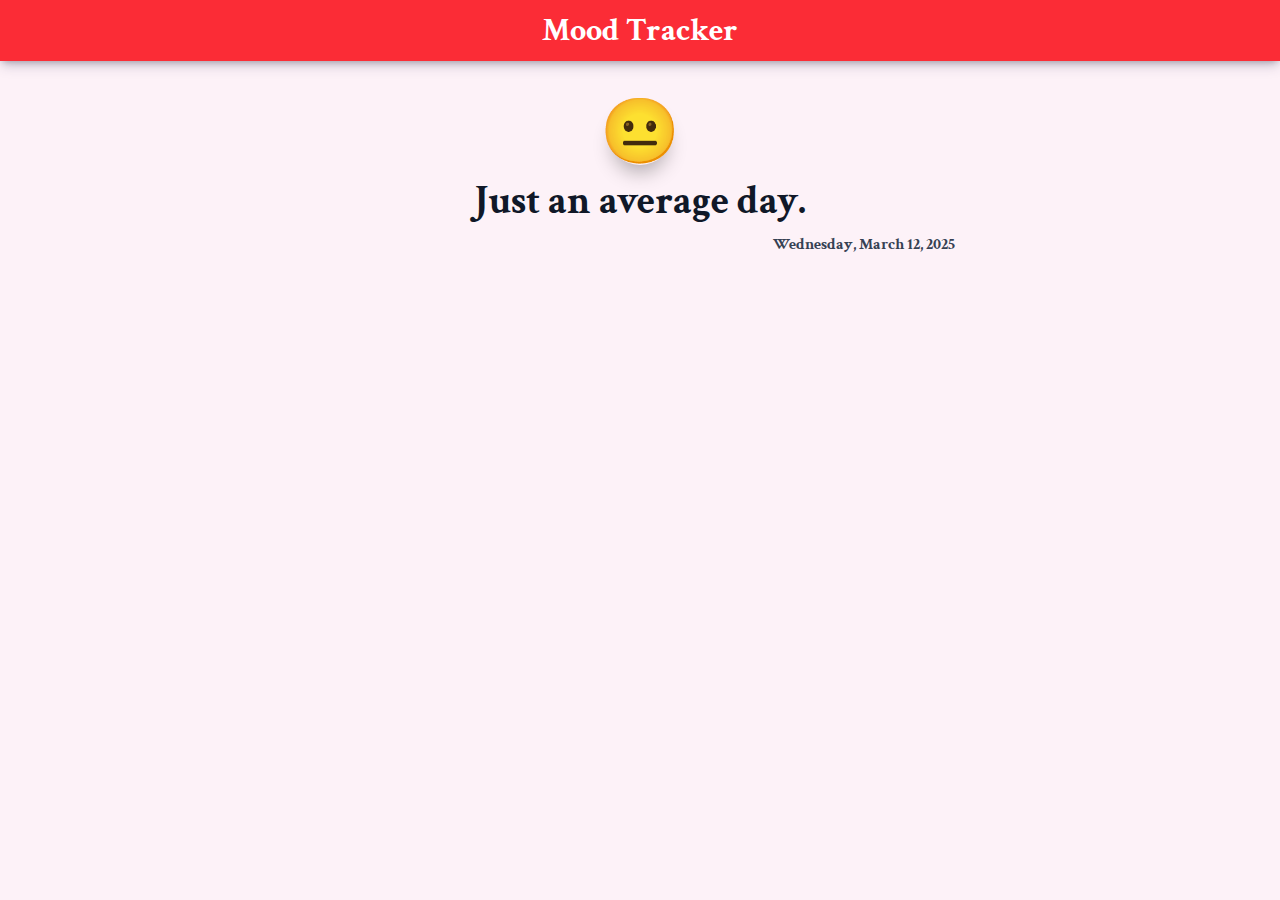
==== index.html @ fcc96dfa "Add functionality to show the data based on date" ====
<!DOCTYPE html>
<html lang="en">
  <head>
    <meta charset="UTF-8" />
    <meta name="viewport" content="width=device-width, initial-scale=1.0" />
    <link rel="stylesheet" href="style.css" />
    <title>Mood Tracker</title>
  </head>
  <body>
    <head>
      <h1 class="heading">Mood Tracker</h1>
    </head>
    <div class="input-container" ">
      <h3>What are you feeling today?</h3>
      <div class="input-mood">
        <div class="moods">
          <div class="mood">😊</div>
          <div class="mood">🥲</div>
          <div class="mood">😐</div>
          <div class="mood">🤩</div>
          <div class="mood">😠</div>
          <div class="mood">🥱</div>
          <div class="selected-mood-box"></div>
        </div>
      </div>
      <div class="input-note">
        <h3>Wanna Add Some note?👀</h3>
        <input class="text-box note-input" type="text" />
      </div>
      <button class="btn btn-add">Add</button>
    </div>
    <div class="show-mood-container " style="display: none">
      <div class="emoji">😂</div>
      <div class="note">I am happy today!</div>
      <div class="date">Wednesday, Aug 19, 2025</div>
    </div>
  </body>
  <script src="script.js"></script>
</html>
---- style.css ----
@import url("https://fonts.googleapis.com/css2?family=Crimson+Text:ital,wght@0,400;0,600;0,700;1,400;1,600;1,700&display=swap");
:root {
  --primary-color: oklch(0.637 0.237 25.331);
}

* {
  padding: 0;
  margin: 0;
  box-sizing: border-box;
}
body {
  font-family: "Crimson Text", serif;
  background-color: oklch(0.971 0.014 343.198);
}

.heading {
  text-align: center;
  padding: 10px;
  color: white;
  background-color: var(--primary-color);
  box-shadow: rgba(50, 50, 93, 0.25) 0px 6px 12px -2px,
    rgba(0, 0, 0, 0.3) 0px 3px 7px -3px;
}

.input-container {
  display: flex;
  flex-direction: column;
  align-items: center;
  padding: 10px;
  width: 100%;
}

.input-note {
  /* width: 100%; */
}

.text-box {
  color: rgb(36, 35, 42);
  font-size: 16px;
  line-height: 20px;
  min-height: 28px;
  border-radius: 4px;
  padding: 8px 16px;
  border: 2px solid transparent;
  box-shadow: rgb(0 0 0 / 12%) 0px 1px 3px, rgb(0 0 0 / 24%) 0px 1px 2px;
  background: rgb(251, 251, 251);
  transition: all 0.1s ease 0s;
}

.text-box:focus {
  border: 2px solid rgb(124, 138, 255);
}

.moods {
  display: flex;
  gap: 10px;
  align-items: center;

  margin-top: 20px;
  font-size: 40px;
}

.mood {
  width: 40px;
  height: 40px;
  border-radius: 50%;
  display: flex;
  justify-content: center;
  align-items: center;
  transition: all 0.3s ease-in-out;
  cursor: pointer;
  box-shadow: 0 12px 20px -5px rgba(0, 0, 0, 0.3);
}

.mood:hover {
  transform: translateY(-10px);
}

.selected-mood-box {
  box-shadow: inset #abacaf 0 0 0 2px;
  border: 0;
  background: rgba(0, 0, 0, 0);
  appearance: none;
  width: 100%;
  position: relative;
  border-radius: 3px;
  padding: 9px 12px;
  line-height: 1.4;
  color: rgb(0, 0, 0);
  font-size: 16px;
  font-weight: 400;
  width: 60px;
  height: 60px;
  transition: all 0.2s ease;
  margin-left: 20px;
  transition: all 0.2 ease-in-out;
}

.selected-mood-box {
  display: flex;
  justify-content: center;
  align-items: center;
  font-size: 40px;
}

.note-input {
  margin-top: 10px;
}

.btn {
  background-color: #ffffff;
  border: 0;
  border-radius: 0.5rem;
  box-sizing: border-box;
  color: #111827;
  font-family: "Inter var", ui-sans-serif, system-ui, -apple-system, system-ui,
    "Segoe UI", Roboto, "Helvetica Neue", Arial, "Noto Sans", sans-serif,
    "Apple Color Emoji", "Segoe UI Emoji", "Segoe UI Symbol", "Noto Color Emoji";
  font-size: 0.875rem;
  font-weight: 600;
  line-height: 1.25rem;
  padding: 0.75rem 1rem;
  text-align: center;
  text-decoration: none #d1d5db solid;
  text-decoration-thickness: auto;
  box-shadow: 0 1px 3px 0 rgba(0, 0, 0, 0.1), 0 1px 2px 0 rgba(0, 0, 0, 0.06);
  cursor: pointer;
  user-select: none;
  -webkit-user-select: none;
  touch-action: manipulation;
}

.btn:hover {
  background-color: rgb(249, 250, 251);
}

.btn:focus {
  outline: 2px solid transparent;
  outline-offset: 2px;
}

.btn:focus-visible {
  box-shadow: none;
}

.btn-add {
  margin-top: 10px;
}

.show-mood-container {
  margin: 0 auto;
  max-width: 650px;
  padding: 10px;
  margin-top: 30px;
  display: flex;
  flex-direction: column;
  align-items: center;
}

.show-mood-container .emoji {
  width: 64px;
  height: 64px;
  display: flex;
  align-items: center;
  justify-content: center;
  border-radius: 50%;
  font-size: 64px;
  box-shadow: 0 12px 20px -5px rgba(0, 0, 0, 0.3);
}

.show-mood-container .note {
  color: oklch(0.21 0.034 264.665);
  margin-top: 10px;
  font-size: 40px;
  font-weight: bold;
}

.show-mood-container .date {
  align-self: flex-end;
  margin-top: 7px;
  font-weight: bold;
  color: oklch(0.373 0.034 259.733);
}
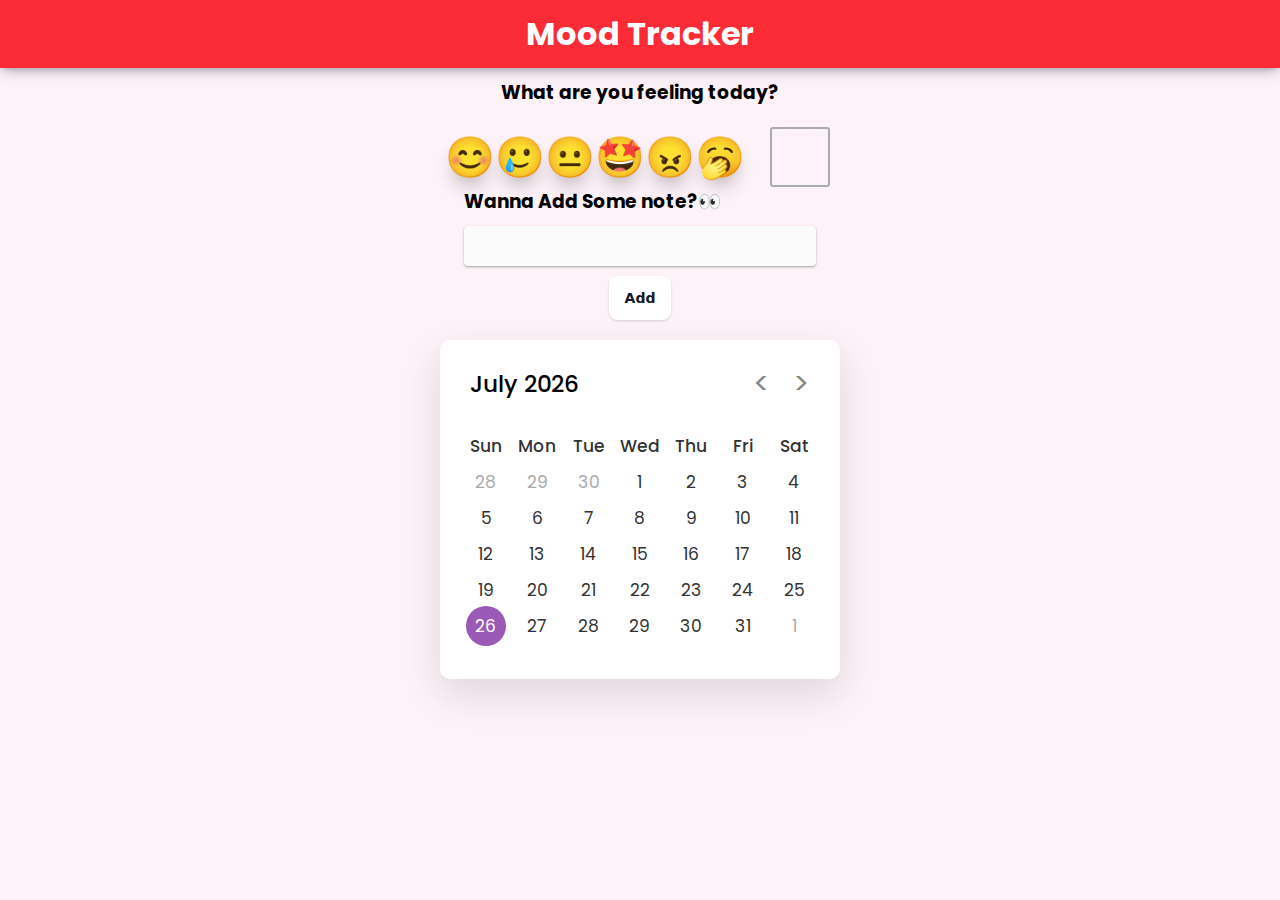
==== commit a3f09903: "Add a calendar" ====
--- a/index.html
+++ b/index.html
@@ -4,6 +4,7 @@
     <meta charset="UTF-8" />
     <meta name="viewport" content="width=device-width, initial-scale=1.0" />
     <link rel="stylesheet" href="style.css" />
+    <link rel="stylesheet" href="./calendarStyle.css" />
     <title>Mood Tracker</title>
   </head>
   <body>
@@ -34,6 +35,30 @@
       <div class="note">I am happy today!</div>
       <div class="date">Wednesday, Aug 19, 2025</div>
     </div>
+
+   <!--  Calendar -->
+   <div class="calendar-wrapper">
+    <header>
+      <p class="current-date"></p>
+      <div class="icons">
+        <span id="prev" class="material-symbols-rounded"><</span>
+        <span id="next" class="material-symbols-rounded">></span>
+      </div>
+    </header>
+    <div class="calendar">
+      <ul class="weeks">
+        <li>Sun</li>
+        <li>Mon</li>
+        <li>Tue</li>
+        <li>Wed</li>
+        <li>Thu</li>
+        <li>Fri</li>
+        <li>Sat</li>
+      </ul>
+      <ul class="days"></ul>
+    </div>
+  </div>
   </body>
   <script src="script.js"></script>
+  
 </html>
--- a/calendarStyle.css
+++ b/calendarStyle.css
@@ -0,0 +1,100 @@
+/* Import Google font - Poppins */
+@import url("https://fonts.googleapis.com/css2?family=Poppins:wght@400;500;600&display=swap");
+* {
+  margin: 0;
+  padding: 0;
+  box-sizing: border-box;
+  font-family: "Poppins", sans-serif;
+}
+
+.calendar-wrapper {
+  width: 40%;
+  background: #fff;
+  border-radius: 10px;
+  box-shadow: 0 15px 40px rgba(0, 0, 0, 0.12);
+  margin: 0 auto;
+  width: 400px;
+  margin-top: 10px;
+}
+.calendar-wrapper header {
+  display: flex;
+  align-items: center;
+  padding: 25px 30px 10px;
+  justify-content: space-between;
+}
+header .icons {
+  display: flex;
+}
+header .icons span {
+  height: 38px;
+  width: 38px;
+  margin: 0 1px;
+  cursor: pointer;
+  color: #878787;
+  text-align: center;
+  line-height: 38px;
+  font-size: 1.9rem;
+  user-select: none;
+  border-radius: 50%;
+}
+.icons span:last-child {
+  margin-right: -10px;
+}
+header .icons span:hover {
+  background: #f2f2f2;
+}
+header .current-date {
+  font-size: 1.45rem;
+  font-weight: 500;
+}
+.calendar {
+  width: 100%;
+  padding: 20px;
+}
+.calendar ul {
+  display: flex;
+  flex-wrap: wrap;
+  list-style: none;
+  text-align: center;
+}
+.calendar .days {
+  margin-bottom: 20px;
+}
+.calendar li {
+  color: #333;
+  width: calc(100% / 7);
+  font-size: 1.07rem;
+}
+.calendar .weeks li {
+  font-weight: 500;
+  cursor: default;
+}
+.calendar .days li {
+  z-index: 1;
+  cursor: pointer;
+  position: relative;
+  margin-top: 10px;
+}
+.days li.inactive {
+  color: #aaa;
+}
+.days li.active {
+  color: #fff;
+}
+.days li::before {
+  position: absolute;
+  content: "";
+  left: 50%;
+  top: 50%;
+  height: 40px;
+  width: 40px;
+  z-index: -1;
+  border-radius: 50%;
+  transform: translate(-50%, -50%);
+}
+.days li.active::before {
+  background: #9b59b6;
+}
+.days li:not(.active):hover::before {
+  background: #f2f2f2;
+}
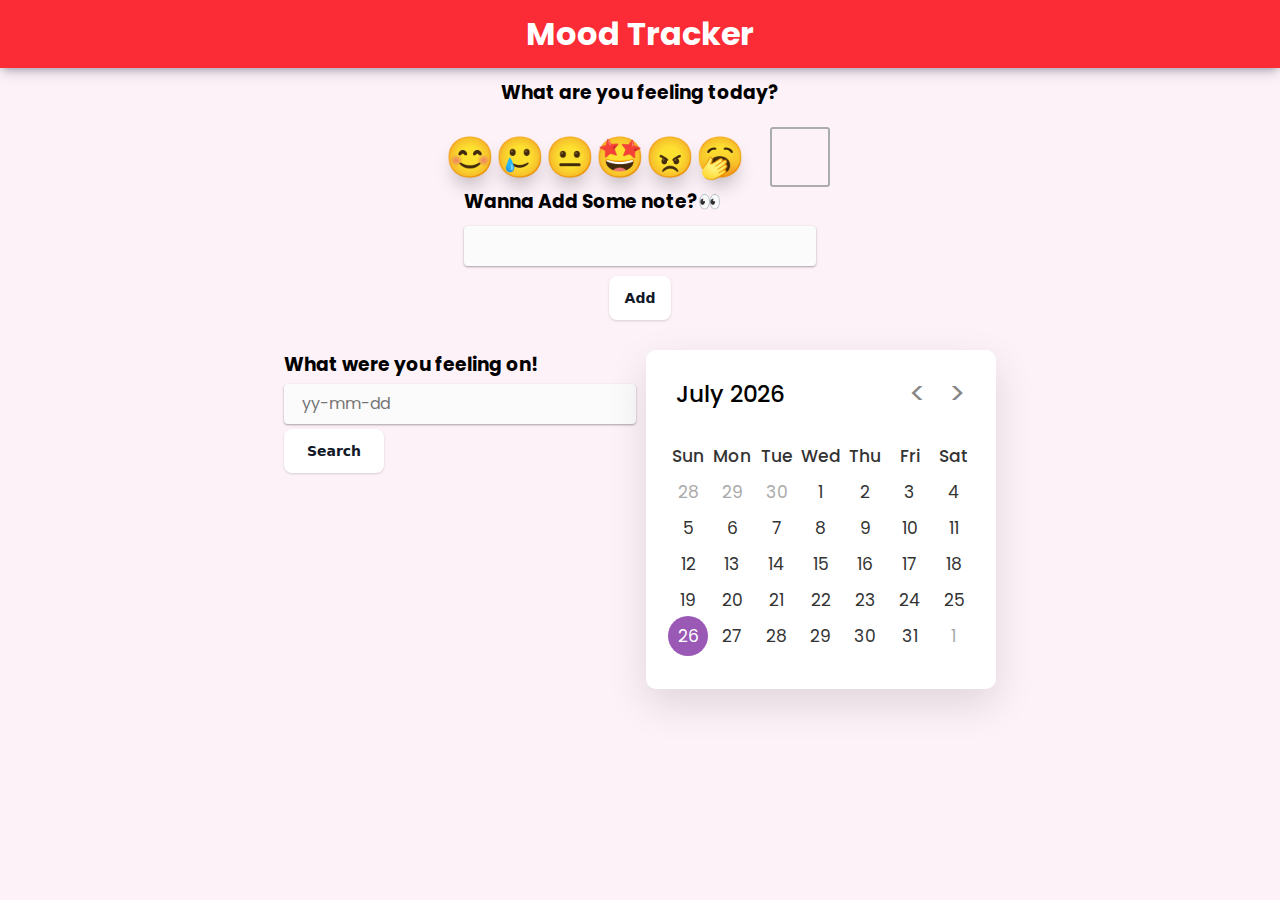
==== commit b9a8335c: "Add search functionality" ====
--- a/index.html
+++ b/index.html
@@ -37,27 +37,35 @@
     </div>
 
    <!--  Calendar -->
-   <div class="calendar-wrapper">
-    <header>
-      <p class="current-date"></p>
-      <div class="icons">
-        <span id="prev" class="material-symbols-rounded"><</span>
-        <span id="next" class="material-symbols-rounded">></span>
+   <div class="lower-body">
+     <div class="search-container">
+      <h3>What were you feeling on!</h3>
+      <input class="text-box search-input-box" placeholder="yy-mm-dd" type="text">
+      <button class="btn btn-search">Search</button>
       </div>
-    </header>
-    <div class="calendar">
-      <ul class="weeks">
-        <li>Sun</li>
-        <li>Mon</li>
-        <li>Tue</li>
-        <li>Wed</li>
-        <li>Thu</li>
-        <li>Fri</li>
-        <li>Sat</li>
-      </ul>
-      <ul class="days"></ul>
-    </div>
-  </div>
+       
+      <div class="calendar-wrapper">
+      <header>
+        <p class="current-date"></p>
+        <div class="icons">
+          <span id="prev" class="material-symbols-rounded"><</span>
+          <span id="next" class="material-symbols-rounded">></span>
+        </div>
+      </header>
+      <div class="calendar">
+        <ul class="weeks">
+          <li>Sun</li>
+          <li>Mon</li>
+          <li>Tue</li>
+          <li>Wed</li>
+          <li>Thu</li>
+          <li>Fri</li>
+          <li>Sat</li>
+        </ul>
+        <ul class="days"></ul>
+      </div>
+       </div>
+   </div>
   </body>
   <script src="script.js"></script>
   
--- a/style.css
+++ b/style.css
@@ -181,3 +181,21 @@
   font-weight: bold;
   color: oklch(0.373 0.034 259.733);
 }
+
+.lower-body {
+  padding: 10px;
+  display: flex;
+  justify-content: center;
+  gap: 10px;
+}
+
+.search-container {
+  display: flex;
+  flex-direction: column;
+  gap: 5px;
+  margin-top: 10px;
+}
+
+.btn-search {
+  width: 100px;
+}
--- a/calendarStyle.css
+++ b/calendarStyle.css
@@ -8,12 +8,11 @@
 }
 
 .calendar-wrapper {
-  width: 40%;
   background: #fff;
   border-radius: 10px;
   box-shadow: 0 15px 40px rgba(0, 0, 0, 0.12);
-  margin: 0 auto;
-  width: 400px;
+
+  width: 350px;
   margin-top: 10px;
 }
 .calendar-wrapper header {
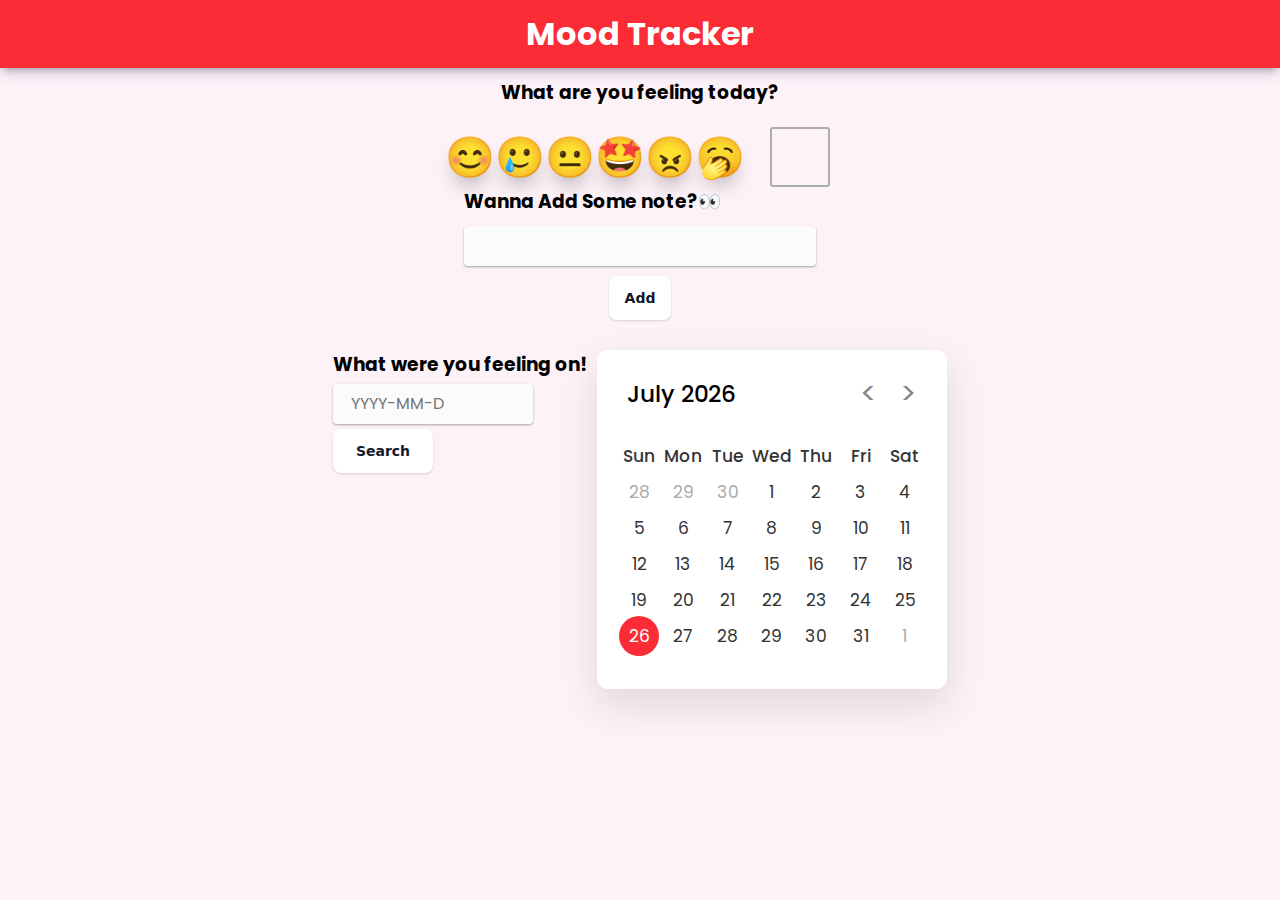
==== commit f0b8e5cd: "Changes in readme Final Final" ====
--- a/index.html
+++ b/index.html
@@ -40,7 +40,7 @@
    <div class="lower-body">
      <div class="search-container">
       <h3>What were you feeling on!</h3>
-      <input class="text-box search-input-box" placeholder="yy-mm-dd" type="text">
+      <input class="text-box search-input-box" placeholder="YYYY-MM-D" type="text">
       <button class="btn btn-search">Search</button>
       </div>
        
--- a/style.css
+++ b/style.css
@@ -189,6 +189,13 @@
   gap: 10px;
 }
 
+@media screen and (max-width: 640px) {
+  .lower-body {
+    flex-direction: column;
+    align-items: center;
+  }
+}
+
 .search-container {
   display: flex;
   flex-direction: column;
@@ -196,6 +203,10 @@
   margin-top: 10px;
 }
 
+.search-input-box {
+  width: 200px;
+}
+
 .btn-search {
   width: 100px;
 }
--- a/calendarStyle.css
+++ b/calendarStyle.css
@@ -92,7 +92,7 @@
   transform: translate(-50%, -50%);
 }
 .days li.active::before {
-  background: #9b59b6;
+  background: oklch(0.637 0.237 25.331);
 }
 .days li:not(.active):hover::before {
   background: #f2f2f2;
